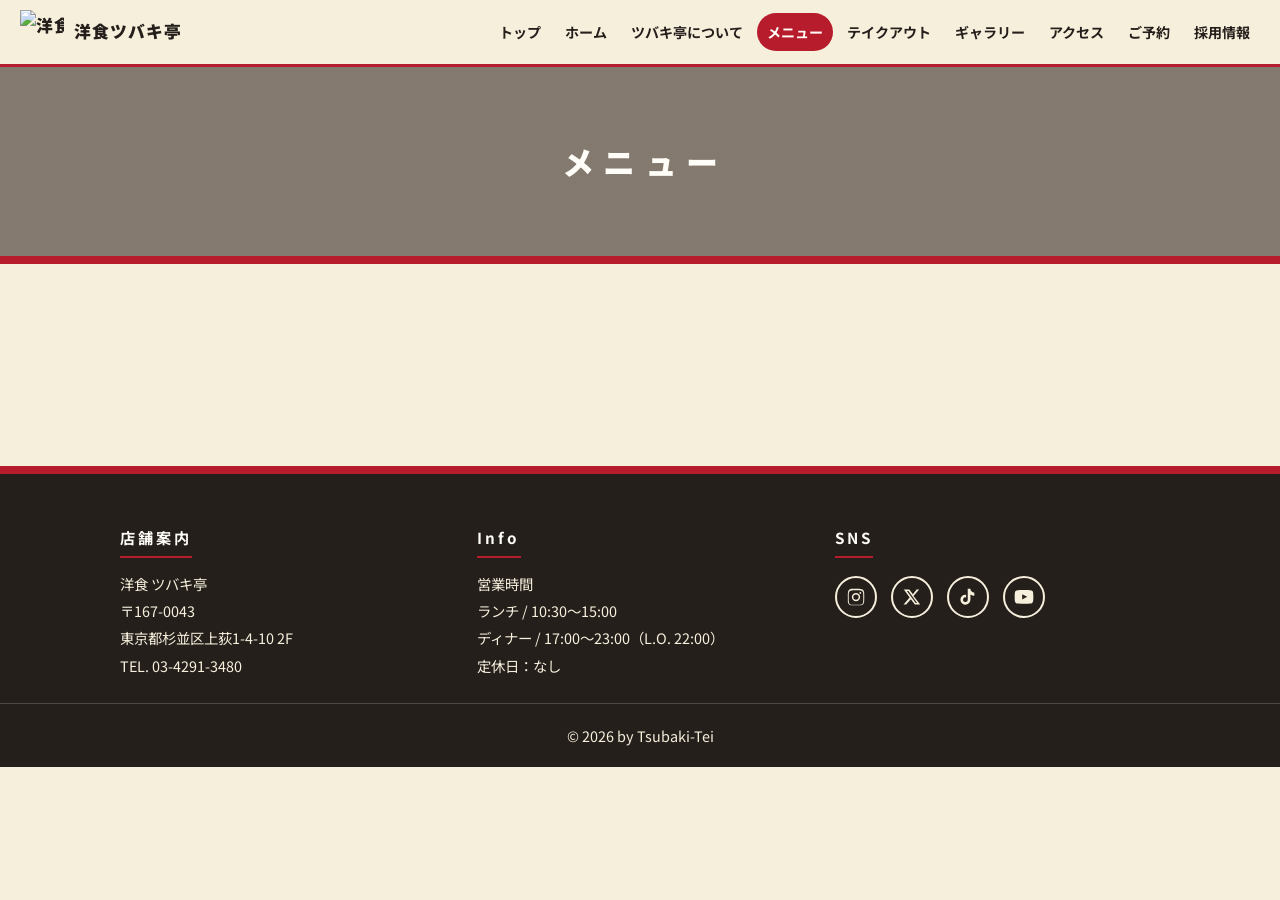
==== menu/index.html @ e6a70025 "Bust menu stylesheet cache" ====
<!DOCTYPE html>
<html lang="ja">
<head>
  <meta charset="UTF-8">
  <meta name="viewport" content="width=device-width, initial-scale=1">
  <title>メニュー｜洋食ツバキ亭</title>
  <meta name="description" content="洋食ツバキ亭のメニュー。ランチ・ディナー・コース料理をご紹介します。">
  <link rel="icon" href="../assets/img/logo.png">
  <meta property="og:title" content="メニュー｜洋食ツバキ亭">
  <meta property="og:description" content="洋食ツバキ亭のメニュー。ランチ・ディナー・コース料理をご紹介します。">
  <meta property="og:image" content="https://tsubakitei.tokyo/assets/img/logo.png">
  <link rel="preconnect" href="https://fonts.googleapis.com">
  <link rel="preconnect" href="https://fonts.gstatic.com" crossorigin>
  <link href="https://fonts.googleapis.com/css2?family=Noto+Sans+JP:wght@400;700;900&display=swap" rel="stylesheet">
  <link rel="stylesheet" href="../assets/css/style.css?v=2">
</head>
<body>
<header class="site-header">
  <div class="header-inner">
    <a class="brand" href=".././"><img src="../assets/img/logo.png" alt="洋食ツバキ亭ロゴ">洋食ツバキ亭</a>
    <button class="nav-toggle" aria-label="メニューを開く" onclick="document.querySelector('.site-nav').classList.toggle('open')">☰</button>
    <nav class="site-nav">
      <ul>
        <li><a href=".././">トップ</a></li>
        <li><a href="../home/">ホーム</a></li>
        <li><a href="../about/">ツバキ亭について</a></li>
        <li><a href="../menu/" aria-current="page">メニュー</a></li>
        <li><a href="../takeout/">テイクアウト</a></li>
        <li><a href="../gallery/">ギャラリー</a></li>
        <li><a href="../access/">アクセス</a></li>
        <li><a href="../reserve/">ご予約</a></li>
        <li><a href="../recruit/">採用情報</a></li>
      </ul>
    </nav>
  </div>
</header>

<div class="page-title"><h1>メニュー</h1></div>
<main>
  <section class="section">
    <div class="menu-tabs" id="menu-tabs"></div>
    <p class="menu-lead" id="menu-lead"></p>
    <div id="menu-body"></div>
  </section>
</main>
<script src="../assets/js/menu-config.js?v=1"></script>
<script src="../assets/js/menu.js?v=6"></script>

<footer class="site-footer">
  <div class="footer-inner">
    <div>
      <h4>店舗案内</h4>
      <p>洋食 ツバキ亭<br>〒167-0043<br>東京都杉並区上荻1-4-10 2F<br>TEL. <a href="tel:03-4291-3480">03-4291-3480</a></p>
    </div>
    <div>
      <h4>Info</h4>
      <p>営業時間<br>ランチ / 10:30〜15:00<br>ディナー / 17:00〜23:00（L.O. 22:00）<br>定休日：なし</p>
    </div>
    <div>
      <h4>SNS</h4>
      <div class="sns-icons">
        <a href="https://www.instagram.com/tsubaki.ogikubo/" target="_blank" rel="noopener" aria-label="Instagram"><svg viewBox="0 0 24 24"><path d="M12 2.2c3.2 0 3.6 0 4.9.1 1.2.1 1.8.2 2.2.4.6.2 1 .5 1.4.9.4.4.7.8.9 1.4.2.4.4 1 .4 2.2.1 1.3.1 1.7.1 4.9s0 3.6-.1 4.9c-.1 1.2-.2 1.8-.4 2.2-.2.6-.5 1-.9 1.4-.4.4-.8.7-1.4.9-.4.2-1 .4-2.2.4-1.3.1-1.7.1-4.9.1s-3.6 0-4.9-.1c-1.2-.1-1.8-.2-2.2-.4-.6-.2-1-.5-1.4-.9-.4-.4-.7-.8-.9-1.4-.2-.4-.4-1-.4-2.2C2.2 15.6 2.2 15.2 2.2 12s0-3.6.1-4.9c.1-1.2.2-1.8.4-2.2.2-.6.5-1 .9-1.4.4-.4.8-.7 1.4-.9.4-.2 1-.4 2.2-.4C8.4 2.2 8.8 2.2 12 2.2m0 1.8c-3.1 0-3.5 0-4.8.1-1.1.1-1.4.2-1.8.3-.4.2-.7.4-1 .7-.3.3-.5.6-.7 1-.1.4-.3.7-.3 1.8-.1 1.3-.1 1.7-.1 4.8s0 3.5.1 4.8c.1 1.1.2 1.4.3 1.8.2.4.4.7.7 1 .3.3.6.5 1 .7.4.1.7.3 1.8.3 1.3.1 1.7.1 4.8.1s3.5 0 4.8-.1c1.1-.1 1.4-.2 1.8-.3.4-.2.7-.4 1-.7.3-.3.5-.6.7-1 .1-.4.3-.7.3-1.8.1-1.3.1-1.7.1-4.8s0-3.5-.1-4.8c-.1-1.1-.2-1.4-.3-1.8-.2-.4-.4-.7-.7-1-.3-.3-.6-.5-1-.7-.4-.1-.7-.3-1.8-.3-1.3-.1-1.7-.1-4.8-.1zm0 3.1a5 5 0 1 1 0 10 5 5 0 0 1 0-10zm0 1.8a3.2 3.2 0 1 0 0 6.4 3.2 3.2 0 0 0 0-6.4zm5.2-2.9a1.1 1.1 0 1 1 0 2.2 1.1 1.1 0 0 1 0-2.2z"/></svg></a>
        <a href="https://x.com/TsubakiOgikubo" target="_blank" rel="noopener" aria-label="X"><svg viewBox="0 0 24 24"><path d="M17.5 3h3.1l-6.8 7.8L21.8 21h-6.3l-4.9-6.4L5 21H1.9l7.3-8.3L2.2 3h6.5l4.4 5.8L17.5 3zm-1.1 16.1h1.7L7.7 4.8H5.9l10.5 14.3z"/></svg></a>
        <a href="https://www.tiktok.com/@tsubaki.ogikubo" target="_blank" rel="noopener" aria-label="TikTok"><svg viewBox="0 0 24 24"><path d="M19.6 6.7a4.8 4.8 0 0 1-3.5-1.6 4.8 4.8 0 0 1-1.2-3.1h-3.2v13.3a2.8 2.8 0 1 1-2-2.7V9.3a6 6 0 1 0 5.2 6V8.9a8 8 0 0 0 4.7 1.5V7.2c-.3 0-.7-.1-1-.2z"/></svg></a>
        <a href="https://www.youtube.com/@tsubaki.ogikubo" target="_blank" rel="noopener" aria-label="YouTube"><svg viewBox="0 0 24 24"><path d="M23 7.2s-.2-1.6-.9-2.3c-.9-.9-1.9-.9-2.3-1C16.6 3.6 12 3.6 12 3.6s-4.6 0-7.8.3c-.4.1-1.4.1-2.3 1-.7.7-.9 2.3-.9 2.3S.8 9.1.8 11v1.8c0 1.9.2 3.8.2 3.8s.2 1.6.9 2.3c.9.9 2 .9 2.5 1 1.8.2 7.6.3 7.6.3s4.6 0 7.8-.3c.4-.1 1.4-.1 2.3-1 .7-.7.9-2.3.9-2.3s.2-1.9.2-3.8V11c0-1.9-.2-3.8-.2-3.8zM9.8 14.9V8.7l6.1 3.1-6.1 3.1z"/></svg></a>
      </div>
    </div>
  </div>
  <p class="copyright">© 2026 by Tsubaki-Tei</p>
</footer>
</body>
</html>
---- assets/css/style.css ----
/* ==========================================================
   洋食ツバキ亭 — 共通スタイル
   カラー: クリーム地 × 深紅（現行サイトの世界観を踏襲）
   ========================================================== */
:root {
  --cream: #f6efdc;
  --cream-deep: #efe5c9;
  --red: #b71c2c;
  --red-dark: #93151f;
  --ink: #251f1c;
  --ink-soft: #4a423d;
  --white: #fffdf7;
  --shadow: 0 6px 24px rgba(60, 30, 20, .10);
  --radius: 18px;
  --maxw: 1080px;
}

* { margin: 0; padding: 0; box-sizing: border-box; }

html { scroll-behavior: smooth; }

body {
  font-family: "Noto Sans JP", "Hiragino Kaku Gothic ProN", sans-serif;
  background: var(--cream);
  color: var(--ink);
  line-height: 1.9;
  font-size: 16px;
  -webkit-font-smoothing: antialiased;
}

img { max-width: 100%; display: block; }
a { color: var(--red); text-decoration: none; }

/* ---------- ヘッダー ---------- */
.site-header {
  position: sticky;
  top: 0;
  z-index: 100;
  background: rgba(246, 239, 220, .95);
  backdrop-filter: blur(8px);
  border-bottom: 3px solid var(--red);
}
.header-inner {
  width: 100%;
  margin: 0 auto;
  padding: 10px 20px;
  display: flex;
  align-items: center;
  justify-content: space-between;
  gap: 16px;
}
.brand {
  display: flex;
  align-items: center;
  gap: 10px;
  color: var(--ink);
  font-weight: 900;
  font-size: 1.05rem;
  letter-spacing: .06em;
  white-space: nowrap;
}
.brand img { width: 44px; height: 44px; }

.site-nav ul {
  display: flex;
  list-style: none;
  gap: 4px;
  flex-wrap: wrap;
}
.site-nav a {
  display: block;
  padding: 6px 10px;
  color: var(--ink);
  font-weight: 700;
  font-size: .88rem;
  border-radius: 999px;
  transition: background .2s, color .2s;
}
.site-nav a:hover, .site-nav a[aria-current="page"] {
  background: var(--red);
  color: var(--white);
}

.nav-toggle {
  display: none;
  background: none;
  border: 2px solid var(--red);
  border-radius: 10px;
  color: var(--red);
  font-size: 1.3rem;
  line-height: 1;
  padding: 6px 10px;
  cursor: pointer;
}

@media (max-width: 860px) {
  .nav-toggle { display: block; }
  .site-nav {
    display: none;
    position: absolute;
    top: 100%;
    left: 0;
    right: 0;
    background: var(--cream);
    border-bottom: 3px solid var(--red);
    box-shadow: var(--shadow);
  }
  .site-nav.open { display: block; }
  .site-nav ul { flex-direction: column; padding: 10px 16px 16px; }
  .site-nav a { font-size: 1rem; padding: 10px 12px; }
}

/* ---------- ヒーロー ---------- */
.hero {
  position: relative;
  min-height: 340px;
  display: grid;
  place-items: center;
  background: url("../img/hero.jpg") center/cover no-repeat;
}
.hero::after {
  content: "";
  position: absolute;
  inset: auto 0 0 0;
  height: 10px;
  background: var(--red);
}
.hero .hero-logo {
  width: 190px;
  height: 190px;
  border-radius: 50%;
  background: var(--white);
  box-shadow: var(--shadow);
  padding: 12px;
}
@media (max-width: 640px) {
  .hero { min-height: 240px; }
  .hero .hero-logo { width: 140px; height: 140px; }
}

/* サブページ用ページタイトル帯 */
.page-title {
  background: linear-gradient(rgba(37, 25, 20, .55), rgba(37, 25, 20, .55)), url("../img/hero.jpg") center/cover no-repeat;
  color: var(--white);
  text-align: center;
  padding: 64px 20px;
  border-bottom: 8px solid var(--red);
}
.page-title h1 {
  font-size: 2rem;
  letter-spacing: .3em;
  text-indent: .3em;
  font-weight: 900;
}
@media (max-width: 640px) {
  .page-title { padding: 44px 16px; }
  .page-title h1 { font-size: 1.5rem; }
}

/* ---------- セクション共通 ---------- */
main { max-width: var(--maxw); margin: 0 auto; padding: 0 20px 80px; }

.section { padding-top: 64px; }
.section-title {
  display: flex;
  align-items: center;
  justify-content: center;
  gap: 18px;
  font-size: 1.7rem;
  font-weight: 900;
  letter-spacing: .2em;
  text-indent: .2em;
  margin-bottom: 36px;
}
.section-title::before, .section-title::after {
  content: "";
  width: 110px;
  height: 6px;
  background-image: radial-gradient(var(--red) 42%, transparent 46%);
  background-size: 14px 6px;
  background-repeat: repeat-x;
}
@media (max-width: 640px) {
  .section { padding-top: 48px; }
  .section-title { font-size: 1.3rem; gap: 10px; }
  .section-title::before, .section-title::after { width: 54px; }
}

/* ---------- カード ---------- */
.store-cards {
  display: grid;
  grid-template-columns: repeat(auto-fit, minmax(260px, 1fr));
  gap: 28px;
}
.store-card {
  position: relative;
  border: 3px solid var(--red);
  border-radius: 22px;
  overflow: hidden;
  background: var(--white);
  min-height: 380px;
  display: flex;
  flex-direction: column;
  box-shadow: var(--shadow);
  transition: transform .25s;
}
a.store-card:hover { transform: translateY(-4px); }
.store-card .badge {
  position: absolute;
  top: 14px;
  left: 14px;
  width: 64px;
  height: 64px;
  border-radius: 50%;
  background: var(--white);
  padding: 4px;
  box-shadow: var(--shadow);
  z-index: 2;
}
.store-card .photo {
  flex: 1;
  min-height: 260px;
  background-size: cover;
  background-position: center;
}
.store-card .info {
  background: linear-gradient(transparent, rgba(20, 10, 8, .8));
  color: var(--white);
  padding: 60px 18px 18px;
  margin-top: -96px;
  position: relative;
  z-index: 1;
}
.store-card .info h3 { font-size: 1.25rem; letter-spacing: .1em; }
.store-card .info p { font-size: .85rem; line-height: 1.6; }
.store-card.coming {
  align-items: center;
  justify-content: center;
  color: var(--red);
  font-weight: 900;
  font-size: 1.35rem;
  letter-spacing: .04em;
}

/* ---------- ボタン ---------- */
.btn-area {
  display: flex;
  flex-direction: column;
  align-items: center;
  gap: 16px;
  margin-top: 44px;
}
.btn {
  display: inline-block;
  background: var(--red);
  color: var(--white);
  font-weight: 900;
  letter-spacing: .18em;
  padding: 14px 46px;
  border-radius: 999px;
  box-shadow: var(--shadow);
  transition: background .2s, transform .2s;
  text-align: center;
  min-width: 280px;
}
.btn:hover { background: var(--red-dark); transform: translateY(-2px); }
@media (max-width: 640px) { .btn { min-width: 240px; padding: 13px 30px; } }

/* ---------- 本文ブロック ---------- */
.prose {
  background: var(--white);
  border-radius: var(--radius);
  box-shadow: var(--shadow);
  padding: 36px 40px;
  margin-top: 28px;
}
.prose h3 {
  color: var(--red);
  font-size: 1.2rem;
  letter-spacing: .08em;
  margin: 28px 0 10px;
  padding-left: 14px;
  border-left: 6px solid var(--red);
}
.prose h3:first-child { margin-top: 0; }
.prose p { margin-bottom: 1em; }
.prose p:last-child { margin-bottom: 0; }
.prose .note { font-size: .88rem; color: var(--ink-soft); }
@media (max-width: 640px) { .prose { padding: 24px 20px; } }

/* ---------- メニュー ---------- */
.menu-tabs {
  display: flex;
  justify-content: center;
  gap: 12px;
  margin-bottom: 8px;
  flex-wrap: wrap;
}
.menu-tab {
  border: 3px solid var(--red);
  background: var(--white);
  color: var(--red);
  font-weight: 900;
  font-size: 1rem;
  letter-spacing: .12em;
  padding: 10px 34px;
  border-radius: 999px;
  cursor: pointer;
  transition: background .2s, color .2s;
}
.menu-tab.active, .menu-tab:hover { background: var(--red); color: var(--white); }

.menu-lead {
  text-align: center;
  white-space: pre-line;
  color: var(--ink-soft);
  font-size: .92rem;
  margin: 18px auto 0;
  max-width: 640px;
}

.menu-section { margin-top: 44px; }
.menu-section > h3 {
  text-align: center;
  font-size: 1.35rem;
  font-weight: 900;
  letter-spacing: .22em;
  text-indent: .22em;
  color: var(--red);
  margin-bottom: 6px;
}
.menu-section > .sec-desc {
  text-align: center;
  white-space: pre-line;
  font-size: .88rem;
  color: var(--ink-soft);
  margin-bottom: 20px;
}

.menu-items { display: grid; gap: 14px; }
.menu-item {
  display: flex;
  align-items: center;
  gap: 18px;
  background: var(--white);
  border-radius: 14px;
  box-shadow: var(--shadow);
  padding: 14px 20px;
}
.menu-item .thumb {
  width: 74px;
  height: 74px;
  border-radius: 12px;
  object-fit: cover;
  flex-shrink: 0;
}
.menu-item .body { flex: 1; min-width: 0; }
.menu-item .name { font-weight: 700; font-size: 1.02rem; }
.menu-item .desc {
  font-size: .82rem;
  color: var(--ink-soft);
  white-space: pre-line;
  line-height: 1.6;
}
.menu-item .price {
  font-weight: 900;
  color: var(--red);
  font-size: 1.05rem;
  white-space: nowrap;
}
.menu-item .price small { font-weight: 700; font-size: .78rem; }
@media (max-width: 640px) {
  .menu-item {
    display: grid;
    grid-template-columns: 60px minmax(0, 1fr);
    grid-template-areas:
      "thumb body"
      ". price";
    align-items: start;
    column-gap: 12px;
    row-gap: 6px;
    padding: 12px 14px;
  }
  .menu-item .thumb {
    grid-area: thumb;
    width: 60px;
    height: 60px;
    align-self: start;
  }
  .menu-item .body {
    grid-area: body;
    min-width: 0;
  }
  .menu-item .name {
    writing-mode: horizontal-tb;
    white-space: normal;
    word-break: normal;
    overflow-wrap: anywhere;
    line-height: 1.55;
  }
  .menu-item .price {
    grid-area: price;
    min-width: 0;
    white-space: normal;
    overflow-wrap: anywhere;
    line-height: 1.45;
  }
  .menu-item > .body:first-child,
  .menu-item > .body:first-child + .price {
    grid-column: 1 / -1;
  }
}

/* ---------- デリ メニュー ---------- */
.deli-menu-block { margin-top: 44px; }
.deli-menu-block h3 { margin-bottom: 20px; }
.deli-menu-list { display: grid; gap: 14px; }
.deli-menu-item {
  display: grid;
  grid-template-columns: 74px minmax(0, 1fr) auto;
  align-items: center;
  gap: 18px;
  background: var(--white);
  border-radius: 14px;
  box-shadow: var(--shadow);
  padding: 14px 20px;
}
.deli-thumb {
  width: 74px;
  height: 74px;
  display: grid;
  place-items: center;
}
.deli-thumb-img, .deli-thumb-empty {
  width: 74px;
  height: 74px;
  border-radius: 12px;
}
.deli-thumb-img { object-fit: cover; }
.deli-thumb-empty {
  border: 2px solid var(--ink);
  background: var(--white);
}
.deli-name {
  font-weight: 700;
  font-size: 1.02rem;
  color: var(--ink);
}
.deli-desc {
  margin-top: 2px;
  font-size: .84rem;
  line-height: 1.6;
  color: var(--ink-soft);
  white-space: pre-line;
}
.deli-price {
  min-width: 72px;
  text-align: right;
  font-weight: 900;
  color: var(--red-dark);
  font-size: 1.05rem;
  white-space: nowrap;
}
@media (max-width: 640px) {
  .deli-menu-block { margin-top: 36px; }
  .deli-menu-item {
    grid-template-columns: 60px minmax(0, 1fr) auto;
    gap: 12px;
    padding: 12px 14px;
  }
  .deli-thumb, .deli-thumb-img, .deli-thumb-empty {
    width: 60px;
    height: 60px;
    border-radius: 12px;
  }
  .deli-price { min-width: 54px; font-size: .98rem; }
}

/* ---------- ギャラリー ---------- */
.gallery-grid {
  display: grid;
  grid-template-columns: repeat(auto-fill, minmax(240px, 1fr));
  gap: 16px;
}
.gallery-grid img {
  width: 100%;
  aspect-ratio: 4 / 3;
  object-fit: cover;
  border-radius: 14px;
  box-shadow: var(--shadow);
}

/* ---------- アクセス ---------- */
.map-frame {
  width: 100%;
  height: 420px;
  border: 0;
  border-radius: var(--radius);
  box-shadow: var(--shadow);
  margin-top: 28px;
}
@media (max-width: 640px) { .map-frame { height: 320px; } }

/* ---------- テーブル ---------- */
.info-table { width: 100%; border-collapse: collapse; }
.info-table th, .info-table td {
  padding: 12px 10px;
  border-bottom: 1px dashed rgba(183, 28, 44, .35);
  text-align: left;
  vertical-align: top;
}
.info-table th { color: var(--red); white-space: nowrap; width: 8em; font-weight: 900; }

/* ---------- フッター ---------- */
.site-footer {
  background: var(--ink);
  color: var(--cream);
  margin-top: 40px;
  border-top: 8px solid var(--red);
}
.footer-inner {
  max-width: var(--maxw);
  margin: 0 auto;
  padding: 48px 20px 24px;
  display: grid;
  grid-template-columns: repeat(auto-fit, minmax(220px, 1fr));
  gap: 32px;
}
.site-footer h4 {
  color: var(--white);
  letter-spacing: .2em;
  font-size: .95rem;
  margin-bottom: 12px;
  border-bottom: 2px solid var(--red);
  display: inline-block;
  padding-bottom: 4px;
}
.site-footer p { font-size: .9rem; line-height: 1.9; }
.site-footer a { color: var(--cream); }
.sns-icons { display: flex; gap: 14px; margin-top: 6px; }
.sns-icons a {
  display: grid;
  place-items: center;
  width: 42px;
  height: 42px;
  border: 2px solid var(--cream);
  border-radius: 50%;
  transition: background .2s;
}
.sns-icons a:hover { background: var(--red); border-color: var(--red); }
.sns-icons svg { width: 20px; height: 20px; fill: var(--cream); }
.copyright {
  text-align: center;
  font-size: .8rem;
  padding: 18px;
  border-top: 1px solid rgba(246, 239, 220, .2);
}
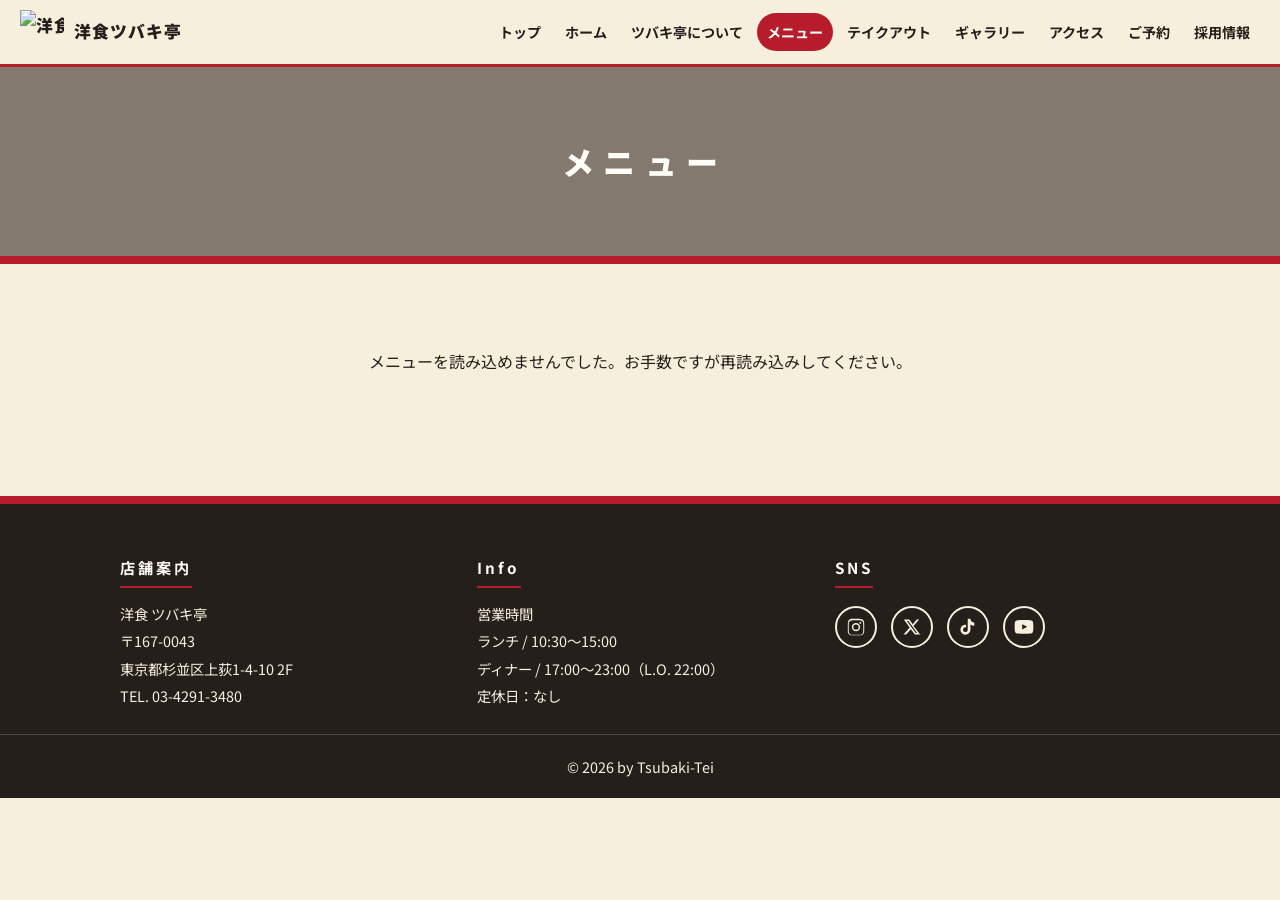
==== commit 25be644c: "Support optional dinner subcategories and paginated menu loading" ====
--- a/menu/index.html
+++ b/menu/index.html
@@ -13,6 +13,7 @@
   <link rel="preconnect" href="https://fonts.gstatic.com" crossorigin>
   <link href="https://fonts.googleapis.com/css2?family=Noto+Sans+JP:wght@400;700;900&display=swap" rel="stylesheet">
   <link rel="stylesheet" href="../assets/css/style.css?v=2">
+  <link rel="stylesheet" href="../assets/css/menu-sections.css?v=1">
 </head>
 <body>
 <header class="site-header">
@@ -44,7 +45,7 @@
   </section>
 </main>
 <script src="../assets/js/menu-config.js?v=1"></script>
-<script src="../assets/js/menu.js?v=6"></script>
+<script src="../assets/js/menu.js?v=7"></script>
 
 <footer class="site-footer">
   <div class="footer-inner">
--- a/assets/css/menu-sections.css
+++ b/assets/css/menu-sections.css
@@ -0,0 +1,16 @@
+/* Optional Dinner subheadings; the existing menu/card styles stay unchanged. */
+#menu-body .menu-subsection + .menu-subsection { margin-top: 24px; }
+#menu-body .menu-subsection-title {
+  margin: 18px 0 12px;
+  padding-left: 12px;
+  border-left: 4px solid var(--red);
+  color: var(--red-dark);
+  font-size: 1.05rem;
+  font-weight: 700;
+  line-height: 1.6;
+  white-space: normal;
+  overflow-wrap: anywhere;
+}
+@media (max-width: 640px) {
+  #menu-body .menu-subsection-title { font-size: 1rem; }
+}
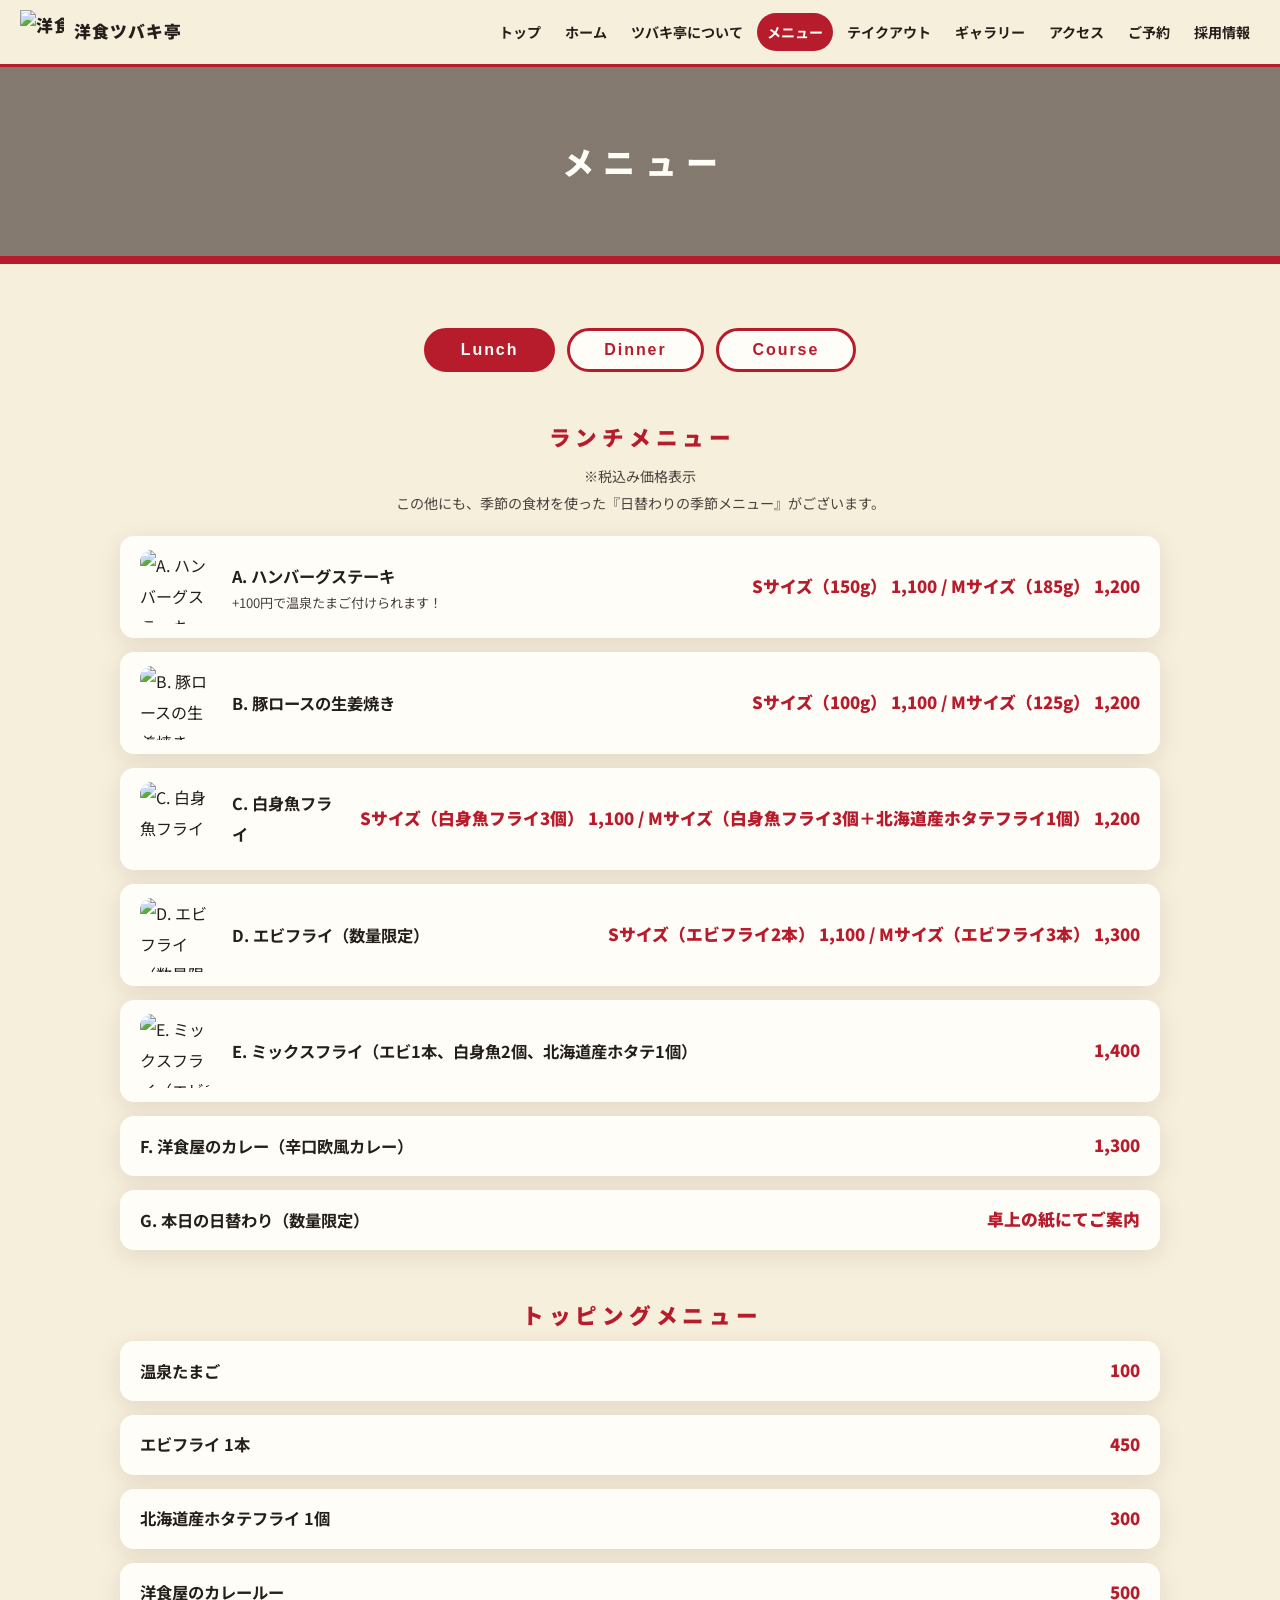
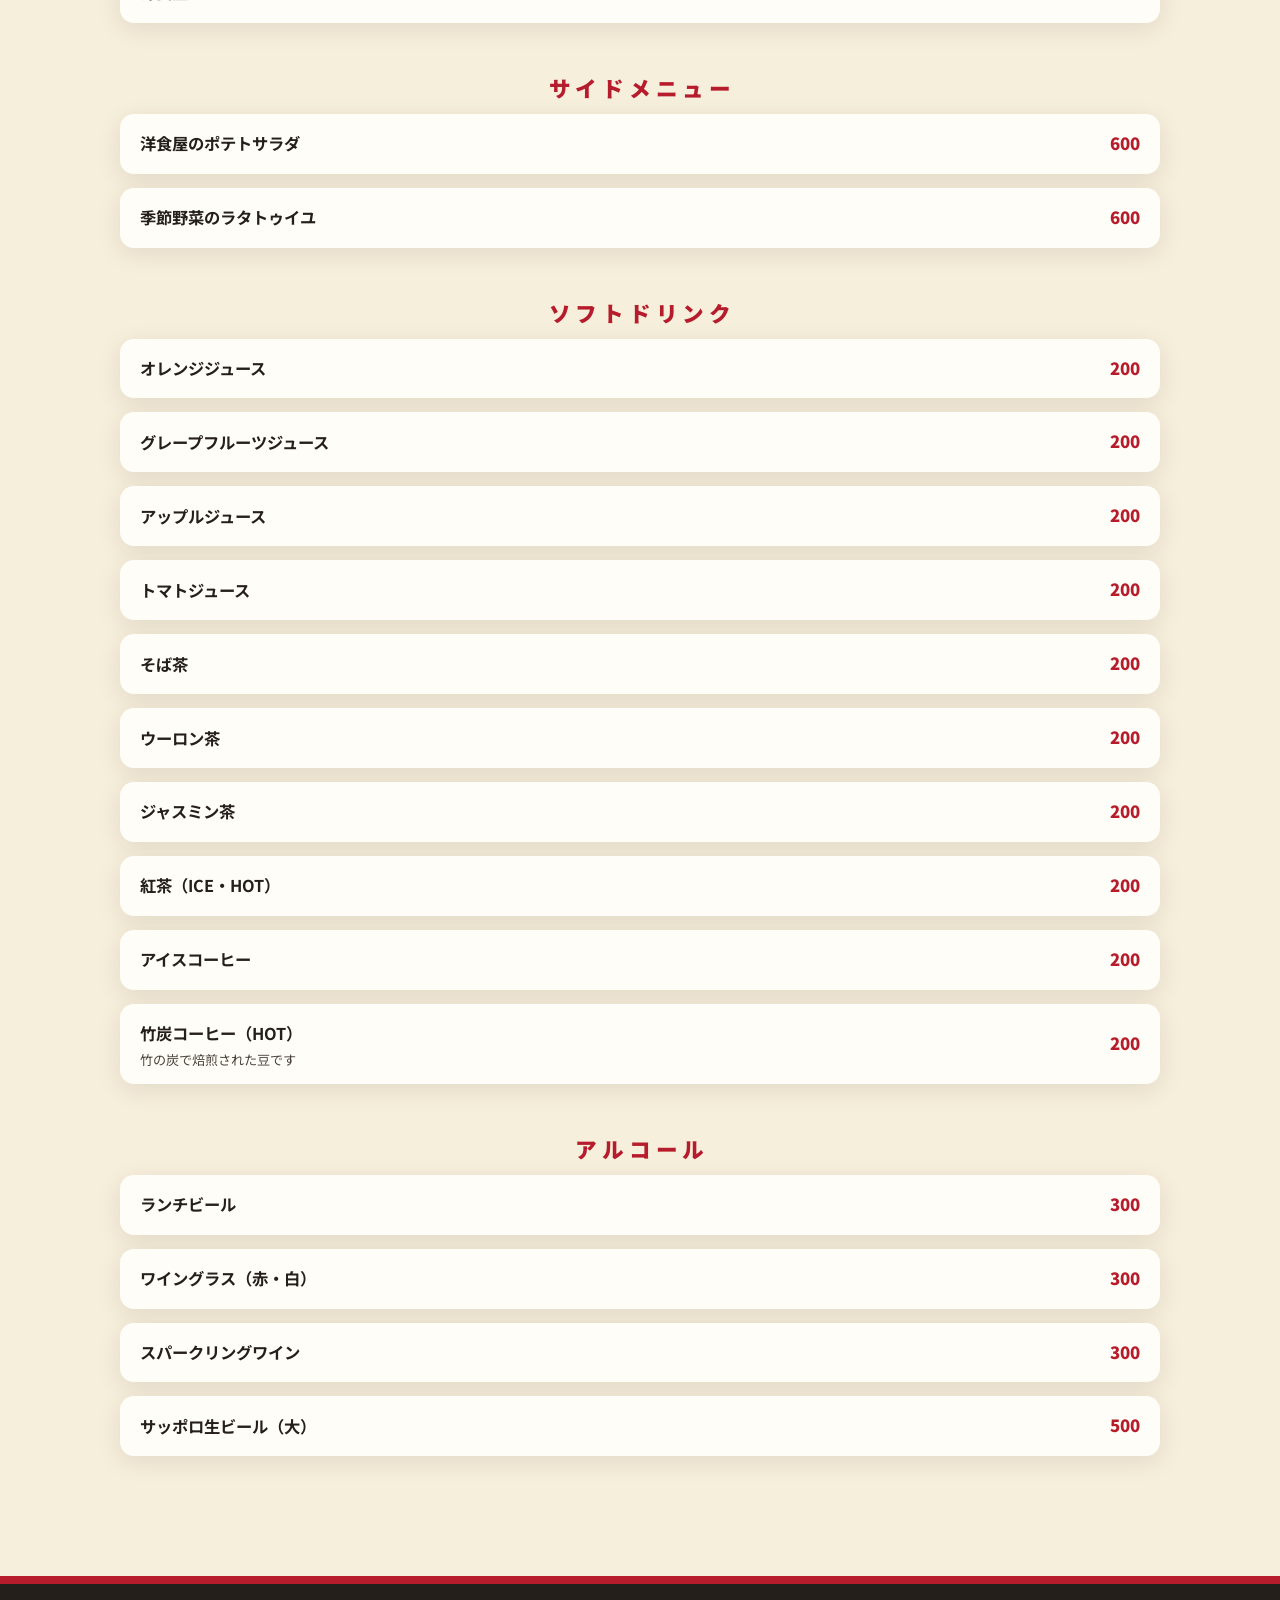
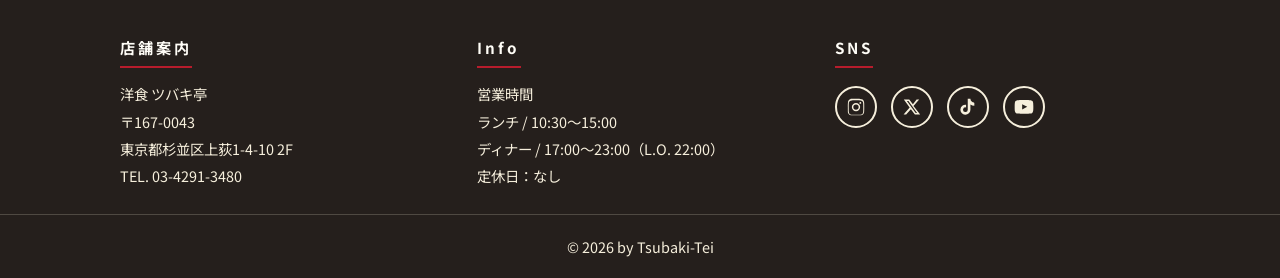
==== commit c92e41da: "Update Tsubakitei menu display and takeout details" ====
--- a/menu/index.html
+++ b/menu/index.html
@@ -13,7 +13,7 @@
   <link rel="preconnect" href="https://fonts.gstatic.com" crossorigin>
   <link href="https://fonts.googleapis.com/css2?family=Noto+Sans+JP:wght@400;700;900&display=swap" rel="stylesheet">
   <link rel="stylesheet" href="../assets/css/style.css?v=2">
-  <link rel="stylesheet" href="../assets/css/menu-sections.css?v=1">
+  <link rel="stylesheet" href="../assets/css/menu-sections.css?v=2">
 </head>
 <body>
 <header class="site-header">
@@ -45,7 +45,8 @@
   </section>
 </main>
 <script src="../assets/js/menu-config.js?v=1"></script>
-<script src="../assets/js/menu.js?v=7"></script>
+<script src="../assets/js/price-format.js?v=1"></script>
+<script src="../assets/js/menu.js?v=8"></script>
 
 <footer class="site-footer">
   <div class="footer-inner">
--- a/assets/css/menu-sections.css
+++ b/assets/css/menu-sections.css
@@ -11,6 +11,53 @@
   white-space: normal;
   overflow-wrap: anywhere;
 }
+#menu-body .name-row { display: flex; align-items: baseline; flex-wrap: wrap; gap: 5px 10px; }
+#menu-body .takeout-badge {
+  display: inline-block;
+  flex: none;
+  padding: 2px 8px;
+  border: 1px solid var(--red);
+  border-radius: 999px;
+  color: var(--red-dark);
+  font-size: .7rem;
+  font-weight: 700;
+  line-height: 1.5;
+  white-space: nowrap;
+}
+#menu-body .takeout-limit { color: var(--ink-soft); font-size: .72rem; }
+#menu-body .menu-item--dinner-main .name-details {
+  margin-top: 6px;
+  color: var(--ink-soft);
+  font-size: .82rem;
+  line-height: 1.6;
+  white-space: pre-line;
+  overflow-wrap: anywhere;
+}
+#menu-body .menu-item--dinner-main .desc { margin-top: 8px; }
+#menu-body .menu-item--dinner-main .size-price-line { display: block; }
+#menu-body .menu-main-group { display: grid; gap: 14px; }
+@media (min-width: 861px) {
+  #menu-body .menu-main-group { grid-auto-rows: 1fr; }
+  #menu-body .menu-item--dinner-main {
+    display: grid;
+    grid-template-columns: 74px minmax(0, 1fr);
+    grid-template-areas: "thumb body" ". price";
+    grid-template-rows: 1fr auto;
+    align-items: start;
+    column-gap: 18px;
+    row-gap: 10px;
+  }
+  #menu-body .menu-item--dinner-main .thumb { grid-area: thumb; }
+  #menu-body .menu-item--dinner-main .body { grid-area: body; }
+  #menu-body .menu-item--dinner-main .price {
+    grid-area: price;
+    min-width: 0;
+    white-space: normal;
+    line-height: 1.6;
+    text-align: left;
+  }
+}
 @media (max-width: 640px) {
   #menu-body .menu-subsection-title { font-size: 1rem; }
+  #menu-body .menu-item--dinner-main .price { white-space: normal; }
 }
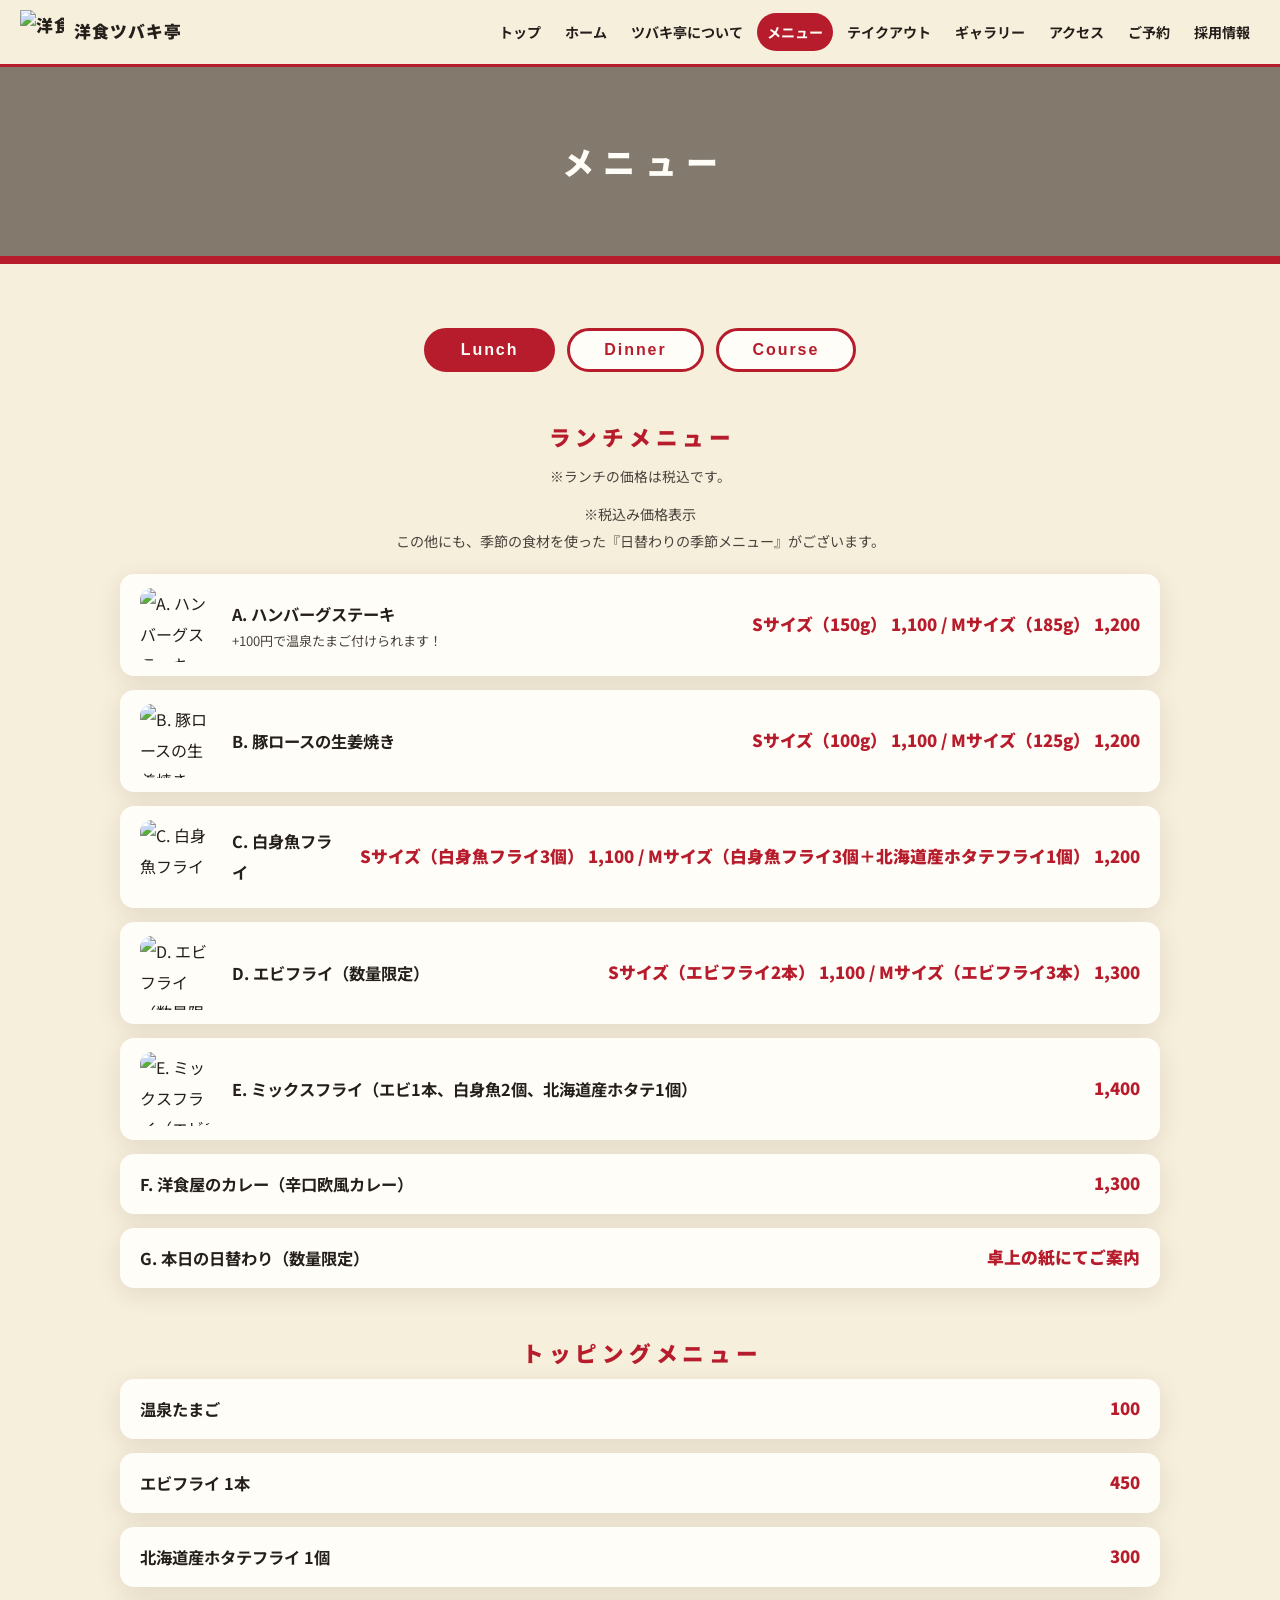
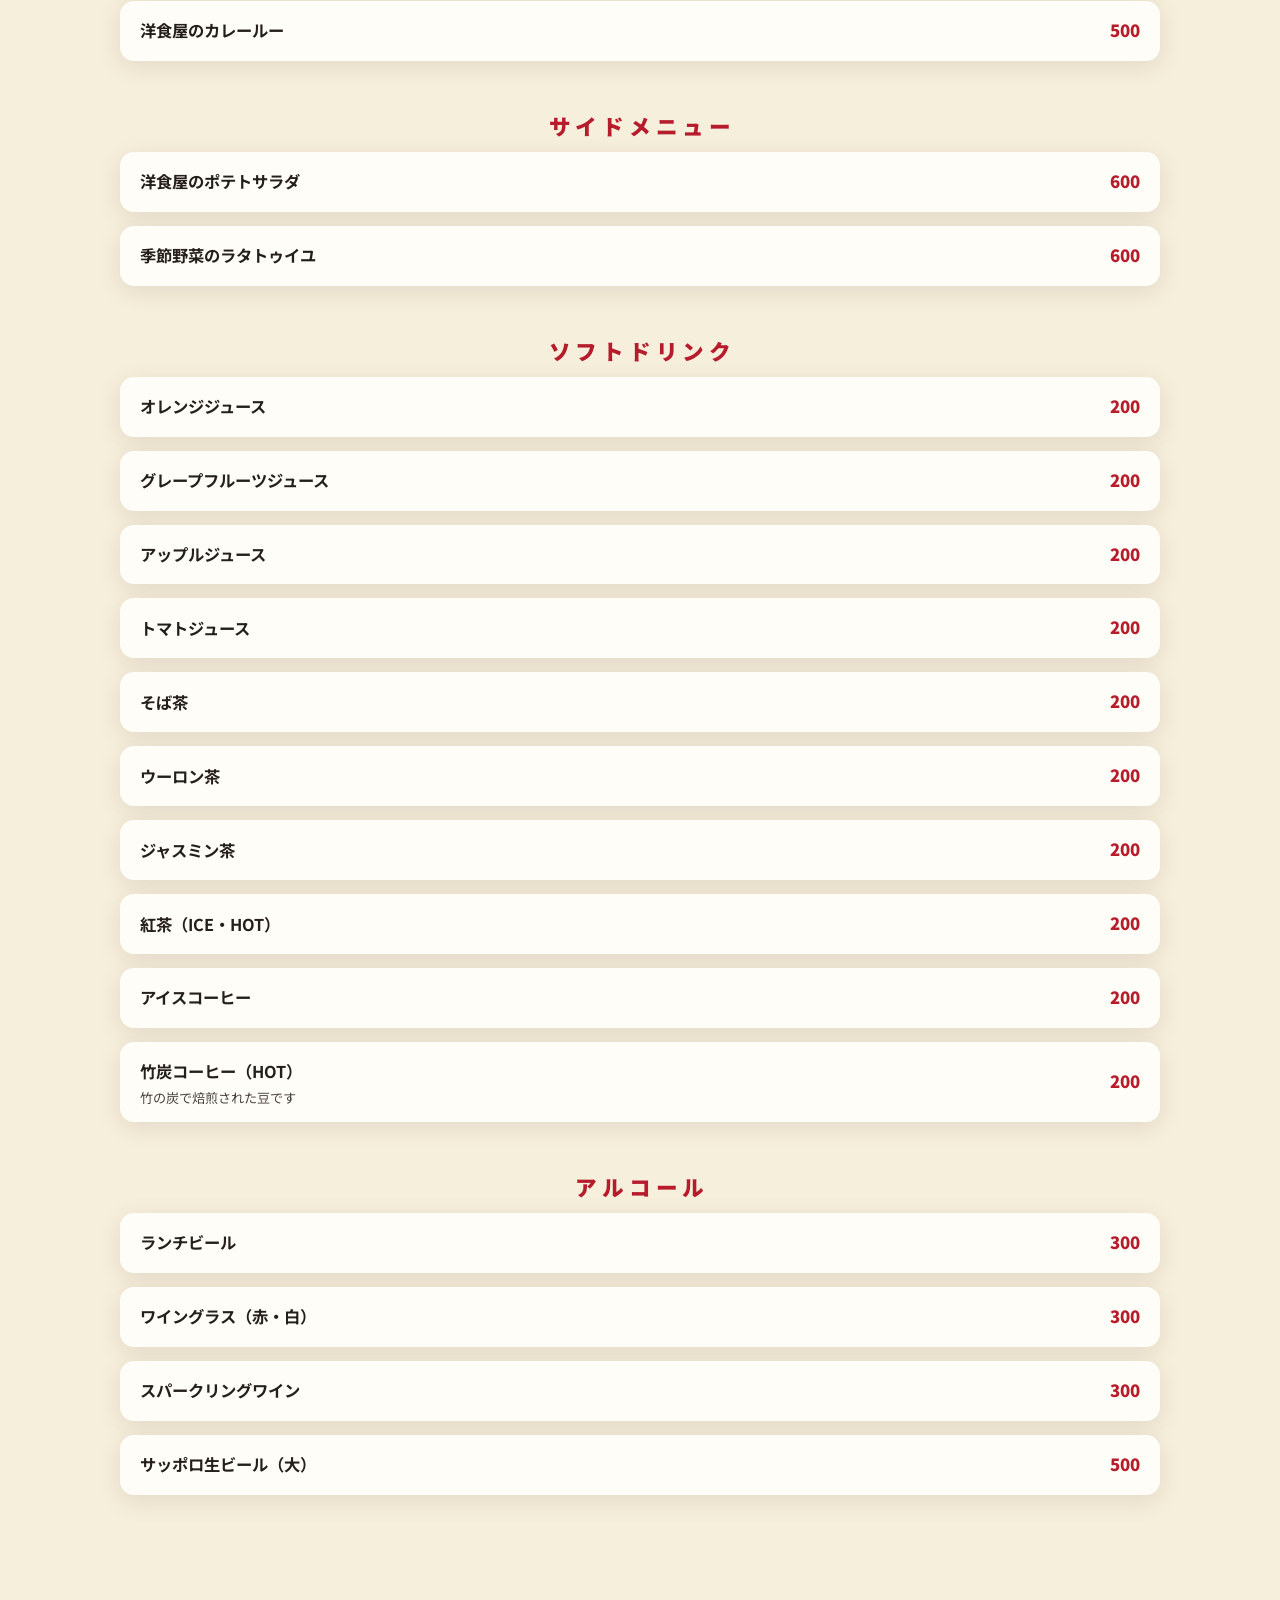
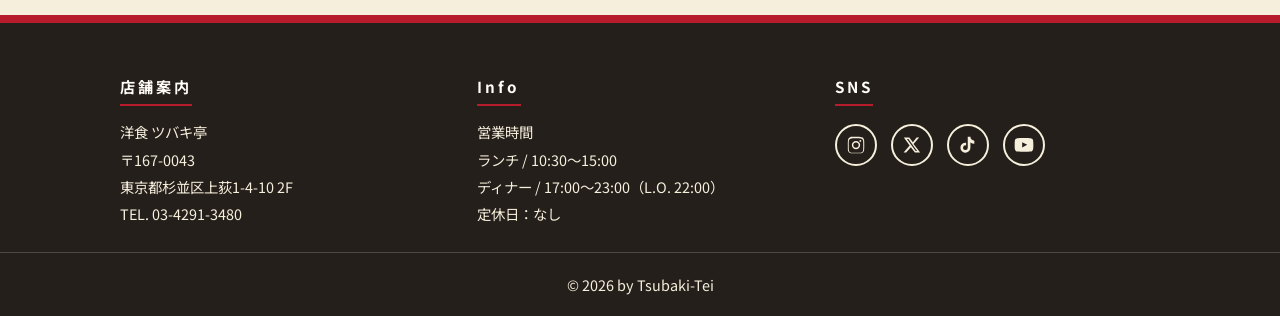
==== commit 78d24652: "Clarify lunch and dinner tax display" ====
--- a/menu/index.html
+++ b/menu/index.html
@@ -13,7 +13,7 @@
   <link rel="preconnect" href="https://fonts.gstatic.com" crossorigin>
   <link href="https://fonts.googleapis.com/css2?family=Noto+Sans+JP:wght@400;700;900&display=swap" rel="stylesheet">
   <link rel="stylesheet" href="../assets/css/style.css?v=2">
-  <link rel="stylesheet" href="../assets/css/menu-sections.css?v=2">
+  <link rel="stylesheet" href="../assets/css/menu-sections.css?v=3">
 </head>
 <body>
 <header class="site-header">
@@ -45,8 +45,8 @@
   </section>
 </main>
 <script src="../assets/js/menu-config.js?v=1"></script>
-<script src="../assets/js/price-format.js?v=1"></script>
-<script src="../assets/js/menu.js?v=8"></script>
+<script src="../assets/js/price-format.js?v=2"></script>
+<script src="../assets/js/menu.js?v=9"></script>
 
 <footer class="site-footer">
   <div class="footer-inner">
--- a/assets/css/menu-sections.css
+++ b/assets/css/menu-sections.css
@@ -36,6 +36,12 @@
 #menu-body .menu-item--dinner-main .desc { margin-top: 8px; }
 #menu-body .menu-item--dinner-main .size-price-line { display: block; }
 #menu-body .menu-main-group { display: grid; gap: 14px; }
+#menu-body .price-note {
+  margin: 4px 0 12px;
+  color: var(--ink-soft);
+  font-size: .86rem;
+  text-align: center;
+}
 @media (min-width: 861px) {
   #menu-body .menu-main-group { grid-auto-rows: 1fr; }
   #menu-body .menu-item--dinner-main {
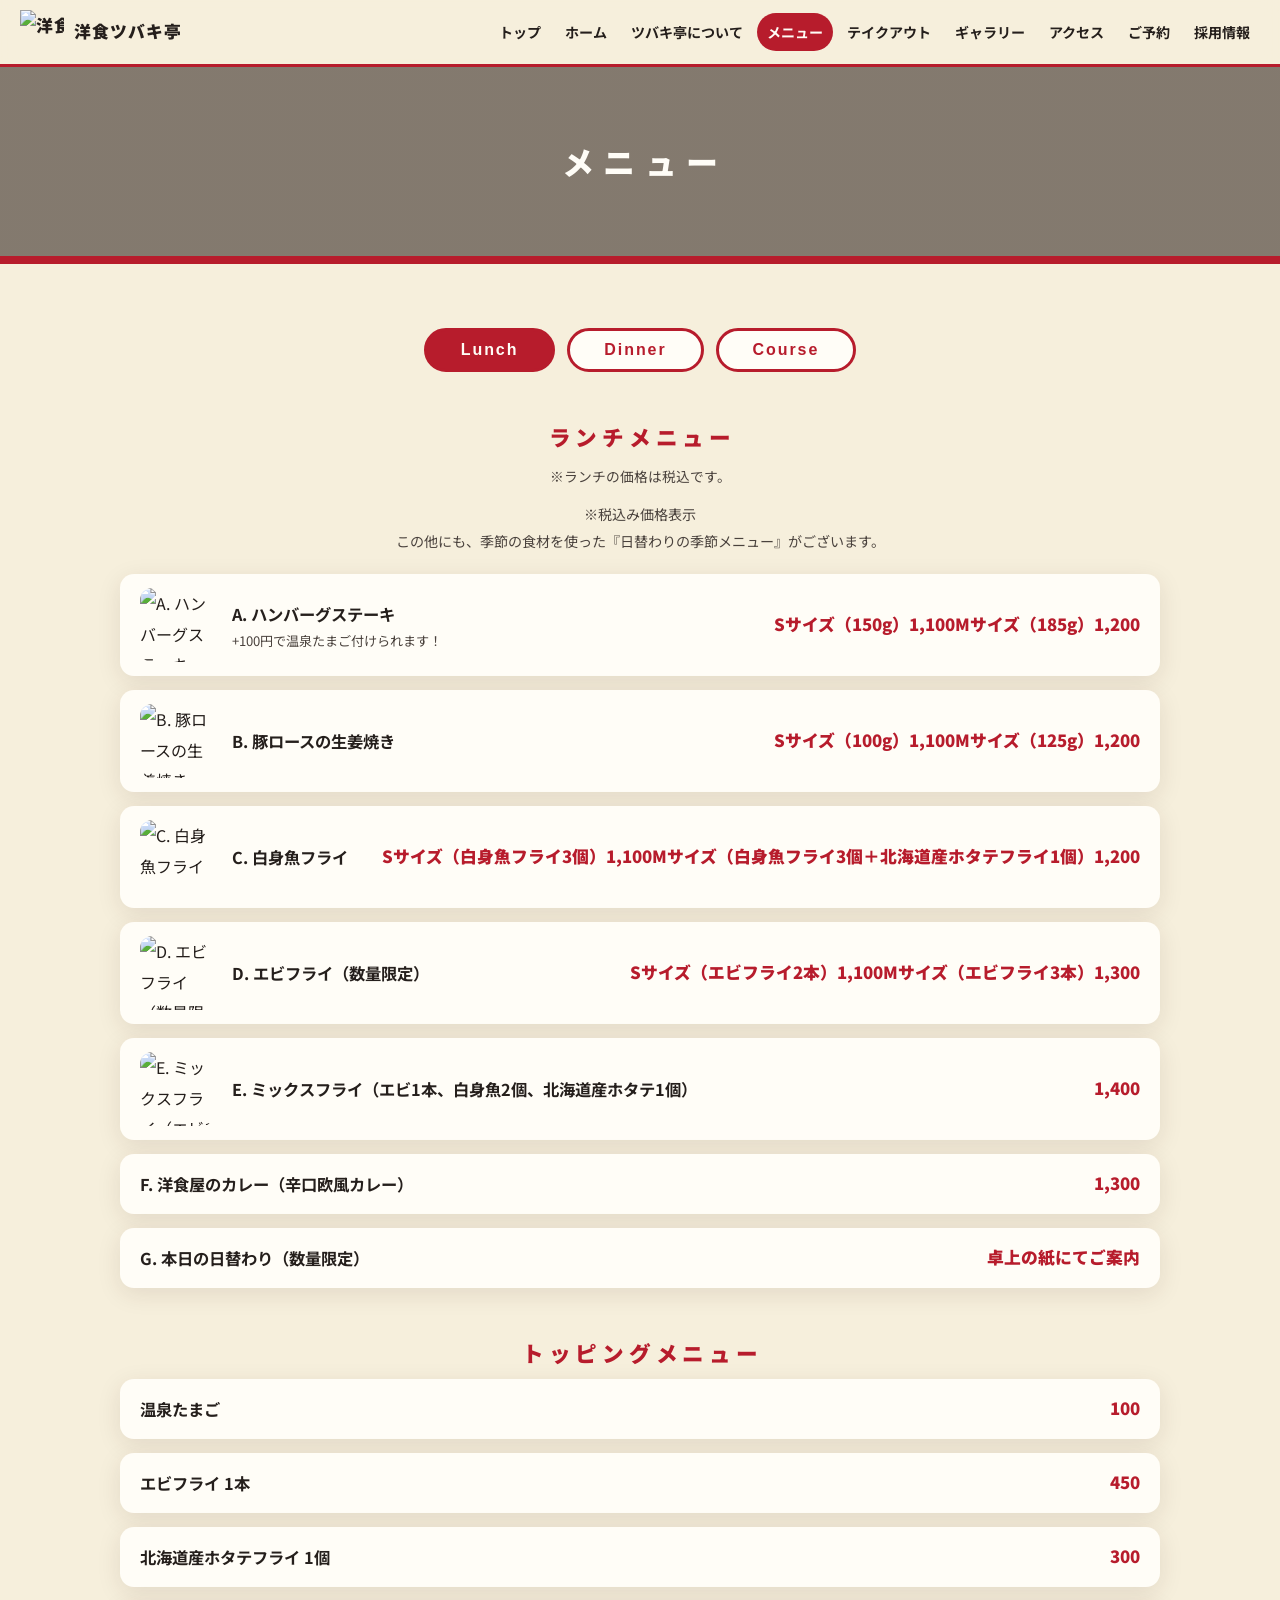
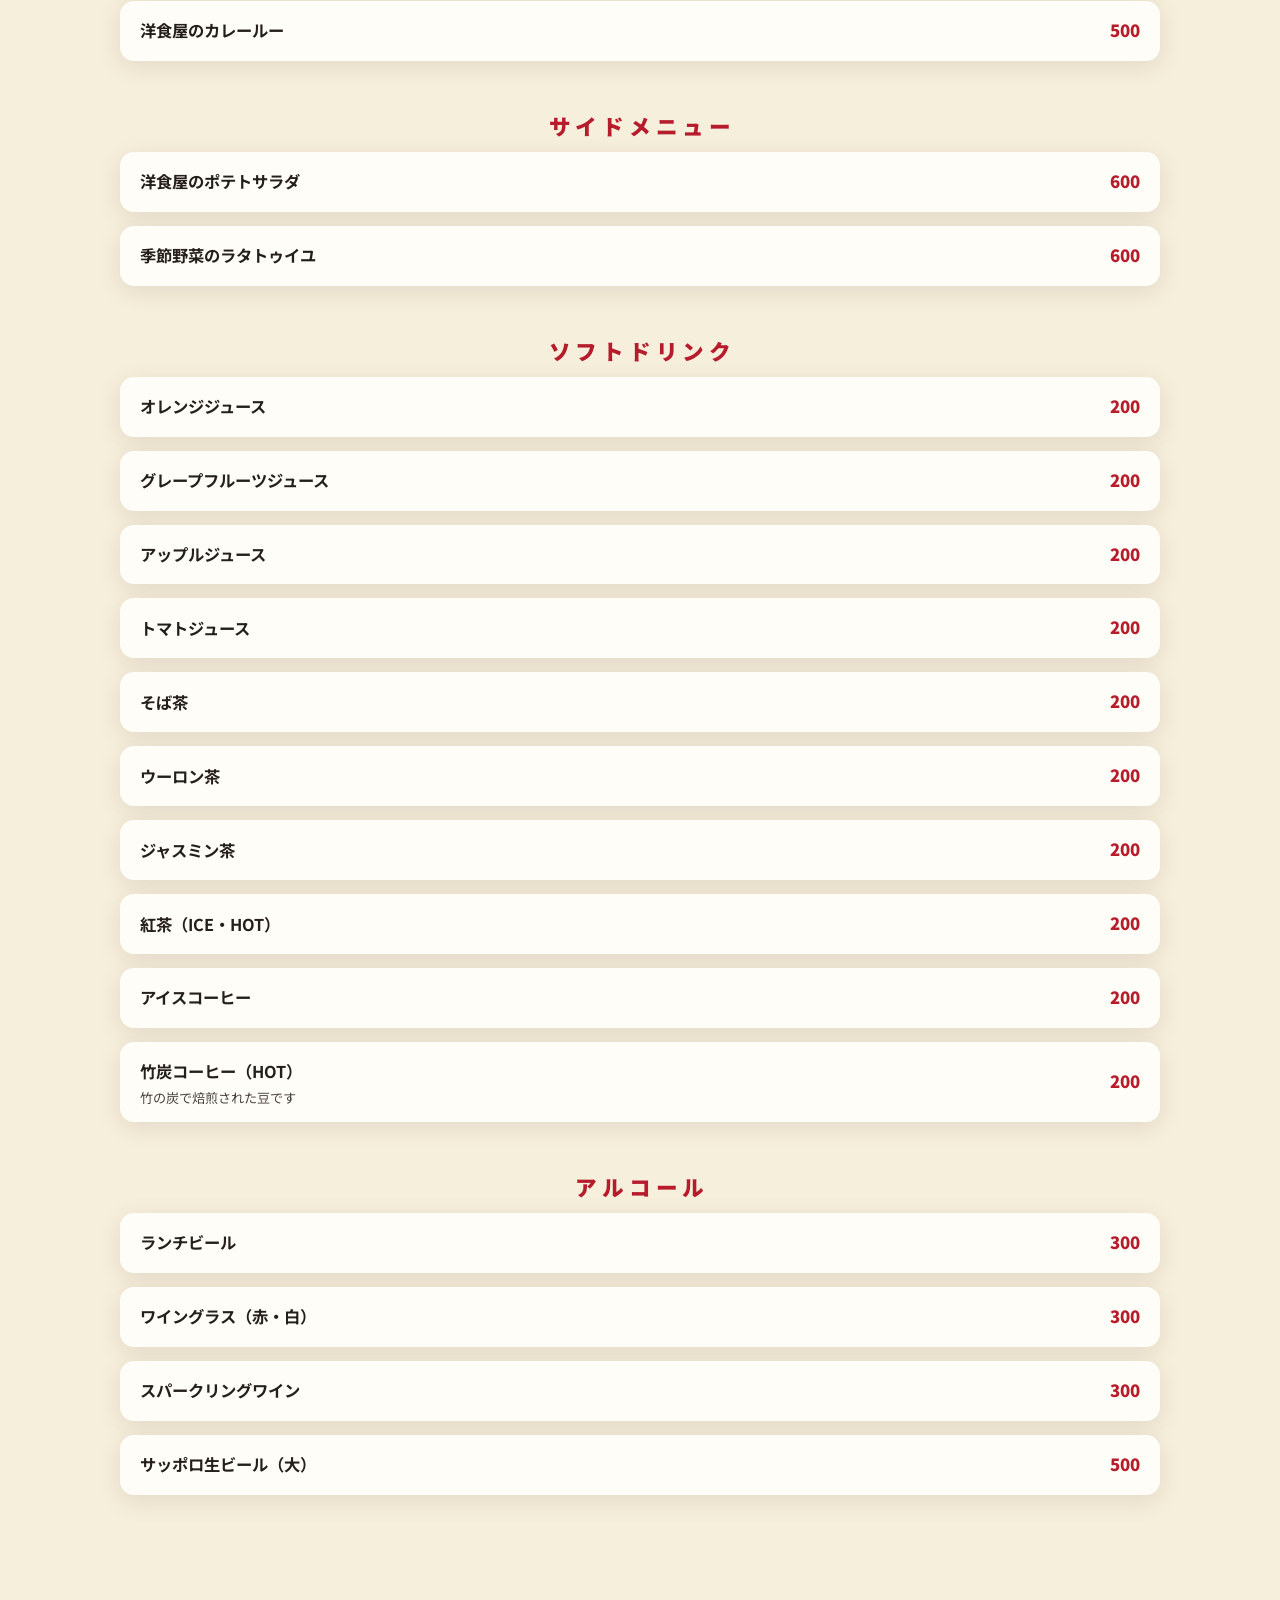
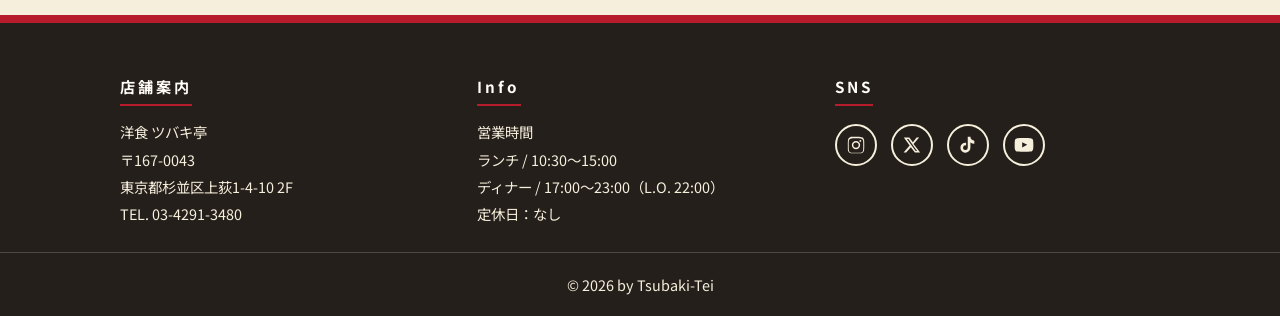
==== commit 10e0d459: "Format lunch size prices as aligned rows" ====
--- a/menu/index.html
+++ b/menu/index.html
@@ -13,7 +13,7 @@
   <link rel="preconnect" href="https://fonts.gstatic.com" crossorigin>
   <link href="https://fonts.googleapis.com/css2?family=Noto+Sans+JP:wght@400;700;900&display=swap" rel="stylesheet">
   <link rel="stylesheet" href="../assets/css/style.css?v=2">
-  <link rel="stylesheet" href="../assets/css/menu-sections.css?v=3">
+  <link rel="stylesheet" href="../assets/css/menu-sections.css?v=4">
 </head>
 <body>
 <header class="site-header">
@@ -45,8 +45,8 @@
   </section>
 </main>
 <script src="../assets/js/menu-config.js?v=1"></script>
-<script src="../assets/js/price-format.js?v=2"></script>
-<script src="../assets/js/menu.js?v=9"></script>
+<script src="../assets/js/price-format.js?v=3"></script>
+<script src="../assets/js/menu.js?v=10"></script>
 
 <footer class="site-footer">
   <div class="footer-inner">
--- a/assets/css/menu-sections.css
+++ b/assets/css/menu-sections.css
@@ -66,4 +66,11 @@
 @media (max-width: 640px) {
   #menu-body .menu-subsection-title { font-size: 1rem; }
   #menu-body .menu-item--dinner-main .price { white-space: normal; }
+  #menu-body .menu-item .size-price-line--variant {
+    display: grid;
+    grid-template-columns: minmax(0, 1fr) auto;
+    align-items: baseline;
+    column-gap: 10px;
+    width: 100%;
+  }
 }
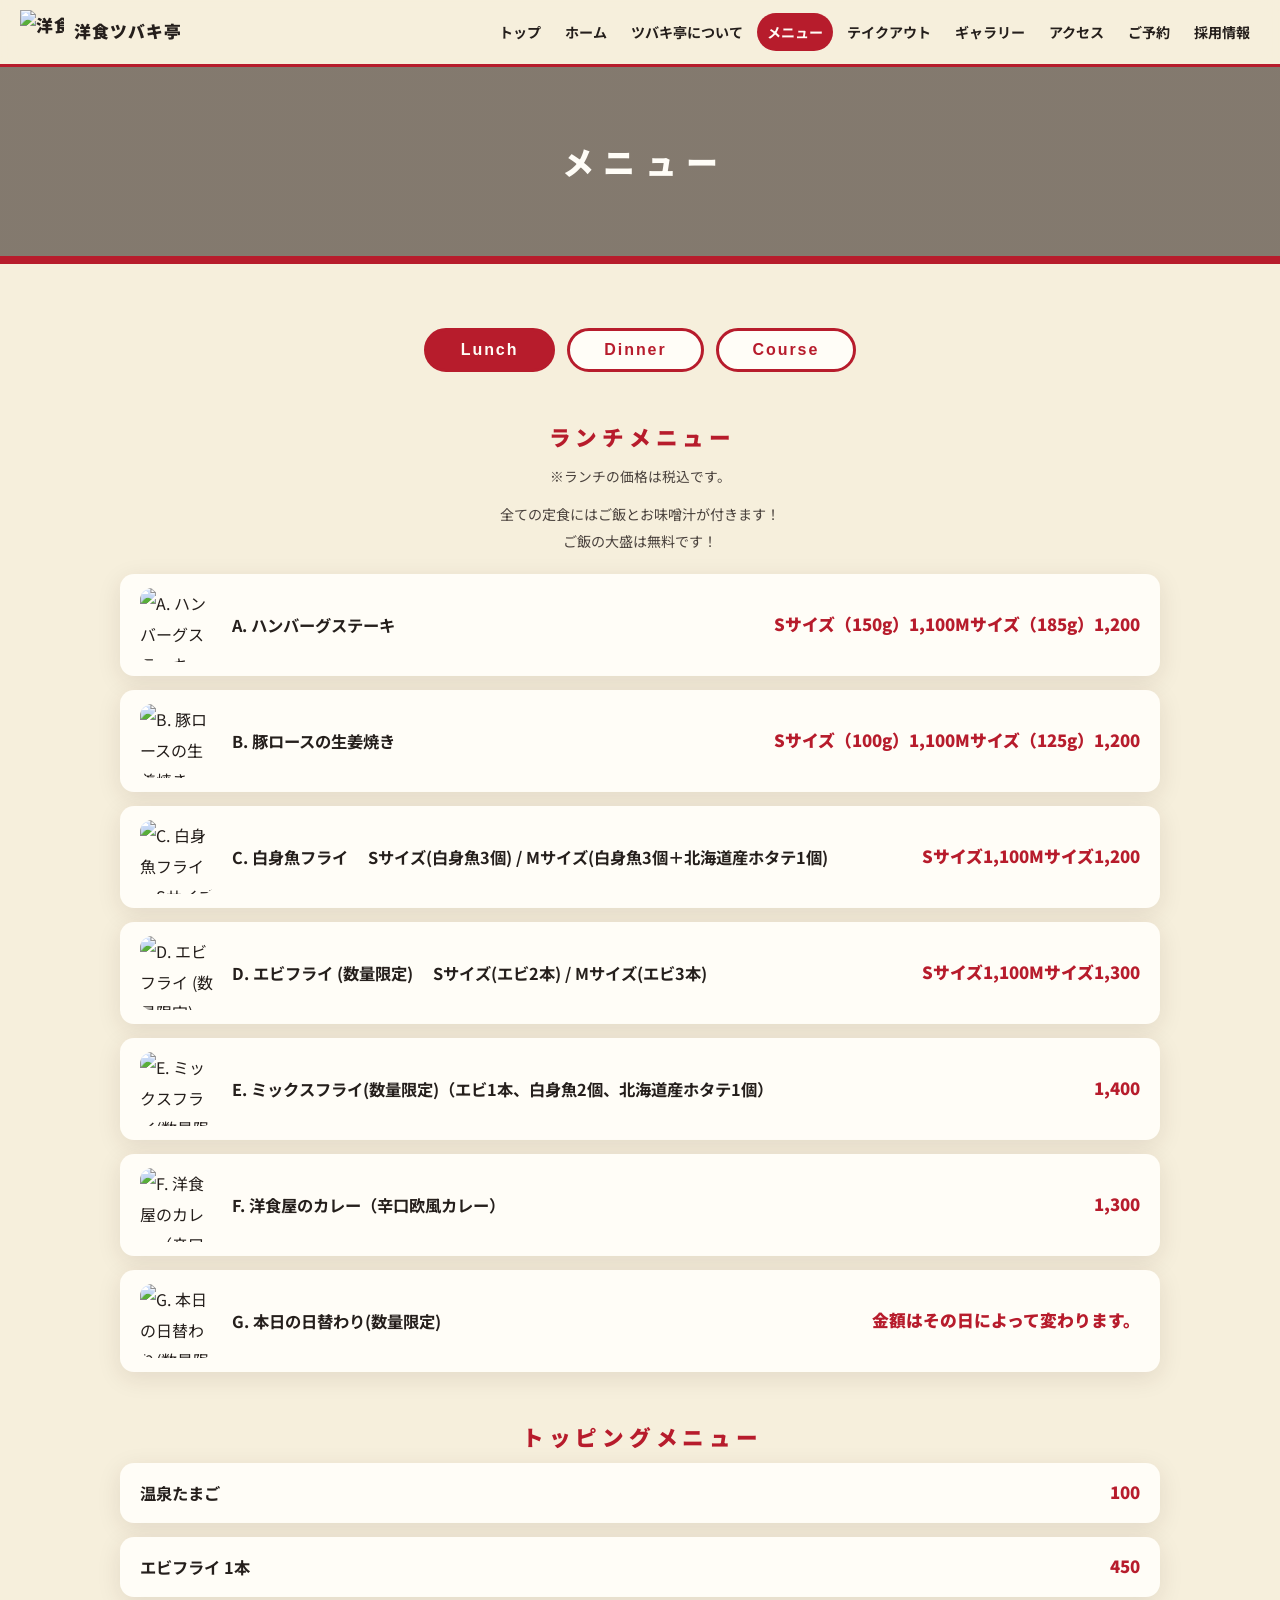
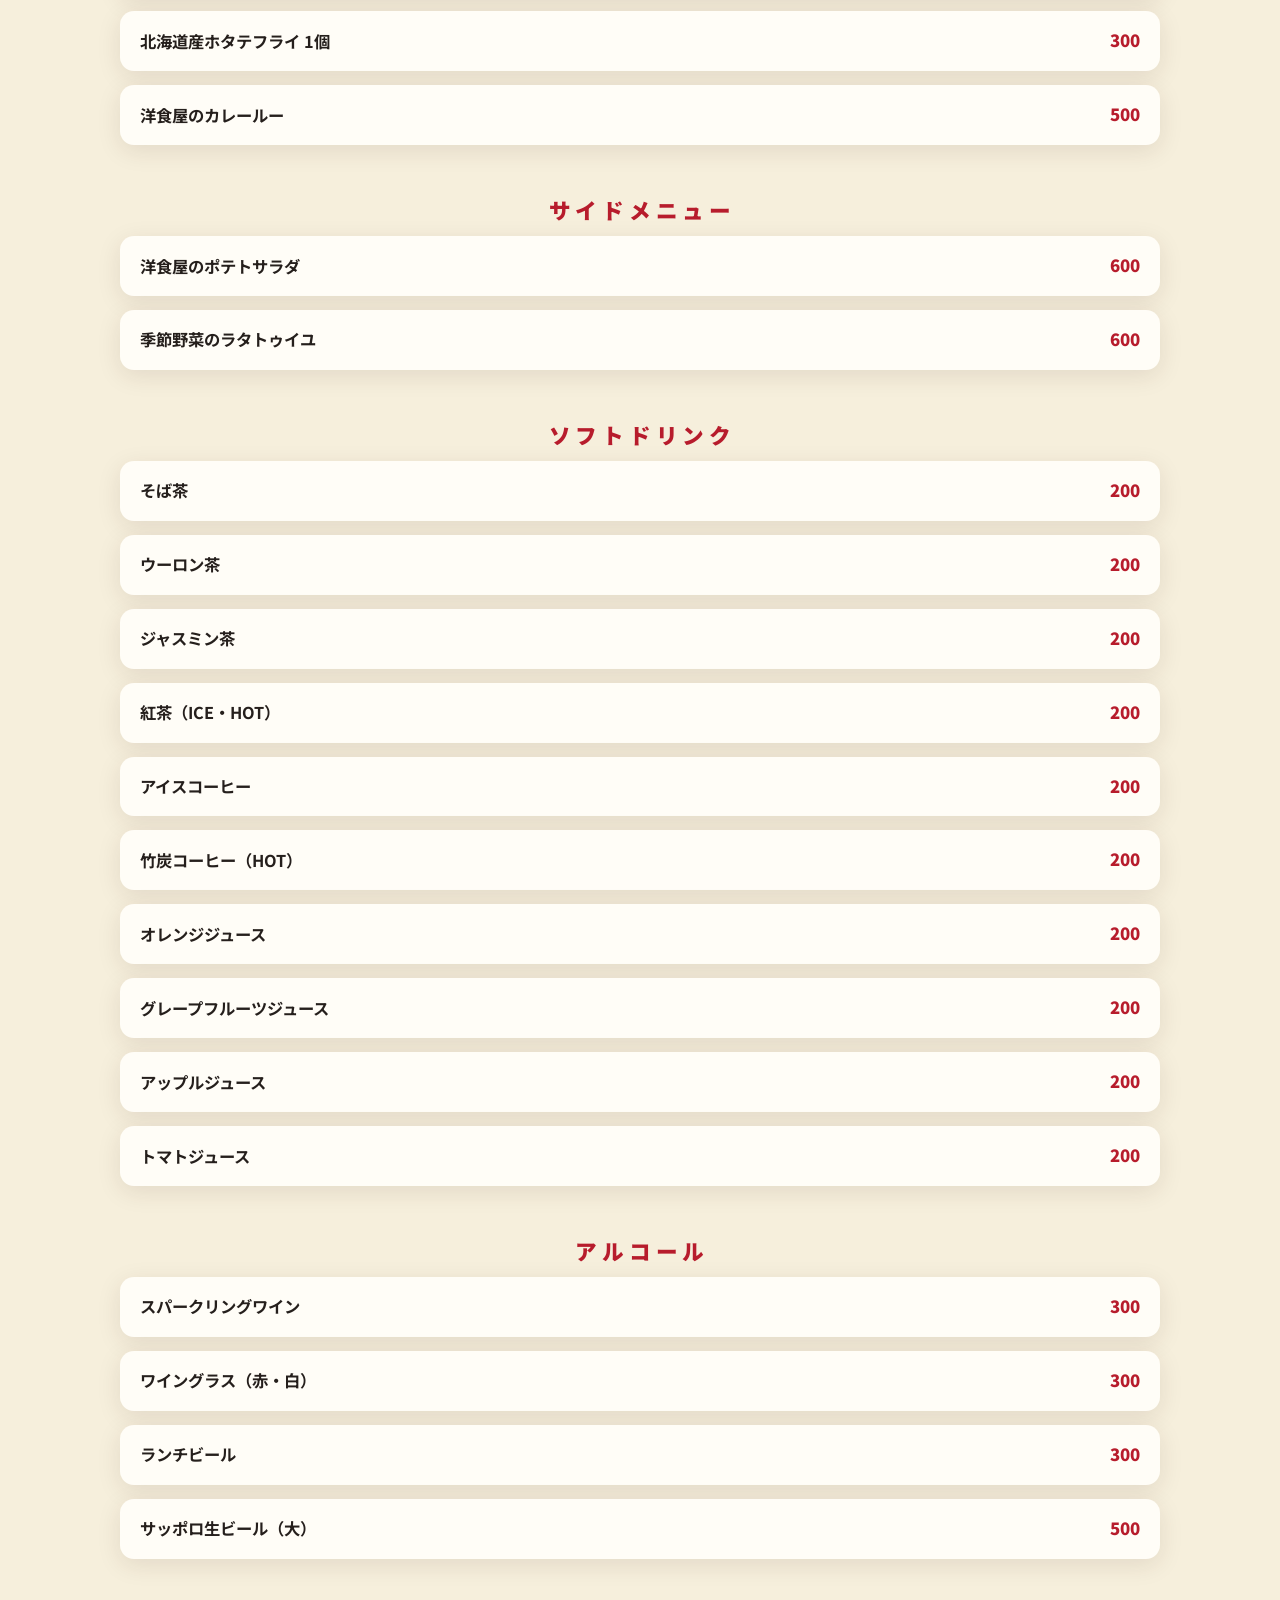
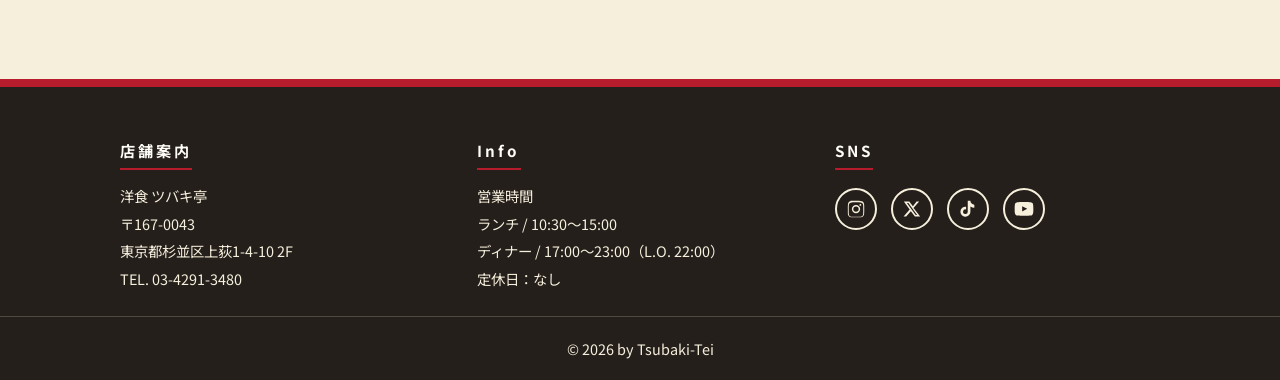
==== commit 01c6f566: "Refresh public menu scripts for key-free preview [skip ci]" ====
--- a/menu/index.html
+++ b/menu/index.html
@@ -44,9 +44,9 @@
     <div id="menu-body"></div>
   </section>
 </main>
-<script src="../assets/js/menu-config.js?v=1"></script>
+<script src="../assets/js/menu-config.js?v=2"></script>
 <script src="../assets/js/price-format.js?v=3"></script>
-<script src="../assets/js/menu.js?v=10"></script>
+<script src="../assets/js/menu.js?v=11"></script>
 
 <footer class="site-footer">
   <div class="footer-inner">
